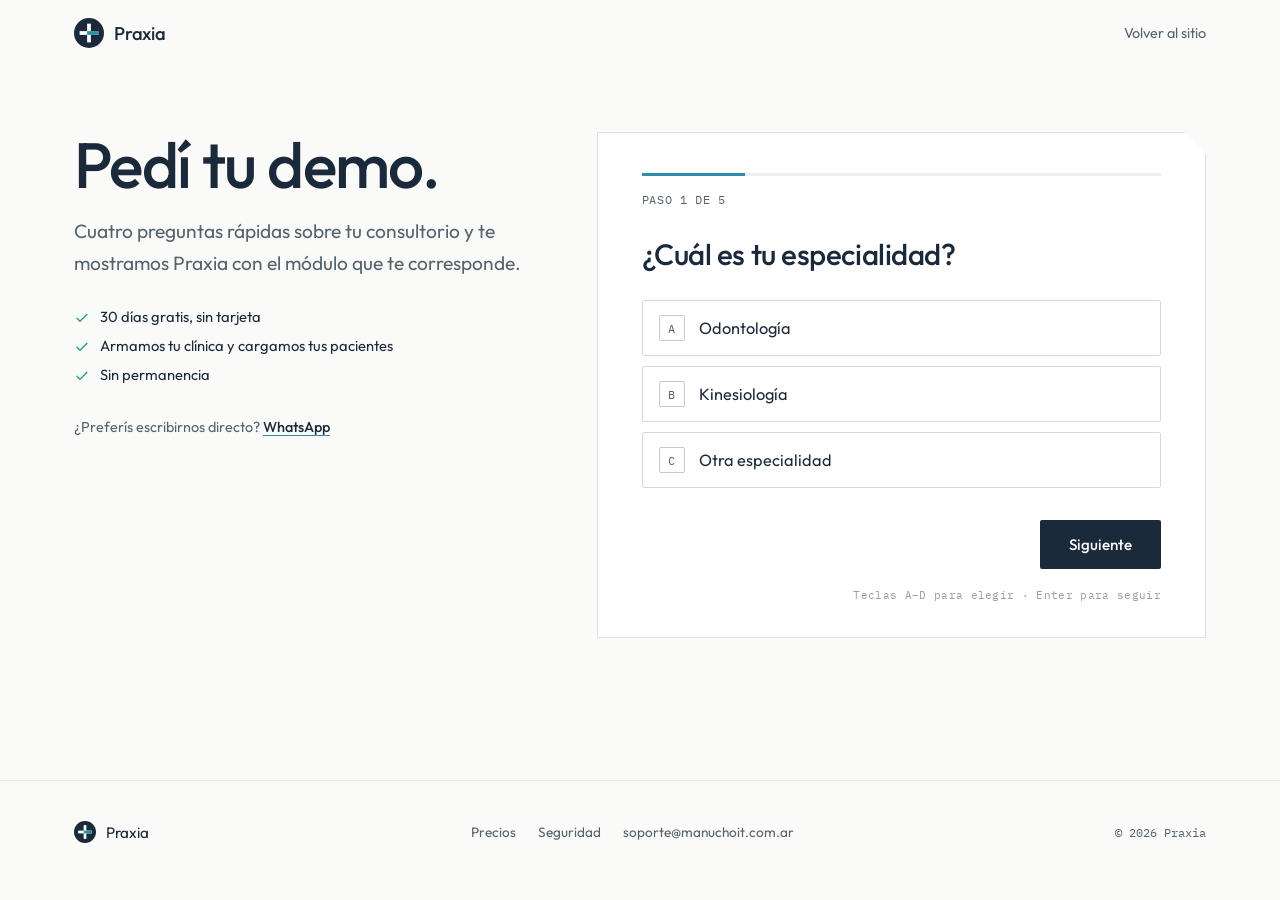
==== demo.html @ 517830cc "Píxel de Meta y API de conversiones para los leads del formulario - pixel.js: PageView en todas las " ====
<!doctype html>
<html lang="es-AR">
  <head>
    <script>
      document.documentElement.classList.add('js');
    </script>
    <meta charset="UTF-8" />
    <meta name="viewport" content="width=device-width, initial-scale=1" />
    <title>Pedí tu demo — Praxia</title>
    <meta
      name="description"
      content="Contanos cómo trabaja tu consultorio y te mostramos Praxia con el módulo de tu especialidad. 30 días gratis, sin tarjeta."
    />
    <meta name="theme-color" content="#1b2a3a" />
    <link rel="icon" type="image/svg+xml" href="assets/img/favicon.svg" />
    <link rel="preconnect" href="https://fonts.googleapis.com" />
    <link rel="preconnect" href="https://fonts.gstatic.com" crossorigin />
    <link
      href="https://fonts.googleapis.com/css2?family=Outfit:wght@300;400;500;600;700&family=IBM+Plex+Mono:wght@400;500&display=swap"
      rel="stylesheet"
    />
    <link rel="stylesheet" href="assets/css/style.css" />
    <script src="assets/js/pixel.js"></script>
    <link rel="stylesheet" href="assets/css/demo.css" />
  </head>
  <body>
    <header class="site-header" id="site-header">
      <div class="container">
        <a href="index.html" class="brand">
          <img src="assets/img/praxia-icon.svg" alt="" width="30" height="30" />
          Praxia
        </a>
        <a class="back-link" href="index.html">Volver al sitio</a>
      </div>
    </header>

    <main class="lead-page">
      <div class="container lead-grid">
        <aside class="lead-aside">
          <h1>Pedí tu demo.</h1>
          <p class="lede">
            Cuatro preguntas rápidas sobre tu consultorio y te mostramos Praxia con el módulo que te
            corresponde.
          </p>
          <ul class="feature-list">
            <li><svg viewBox="0 0 24 24" fill="none" stroke="currentColor" stroke-width="2"><path d="M20 6L9 17l-5-5"/></svg> 30 días gratis, sin tarjeta</li>
            <li><svg viewBox="0 0 24 24" fill="none" stroke="currentColor" stroke-width="2"><path d="M20 6L9 17l-5-5"/></svg> Armamos tu clínica y cargamos tus pacientes</li>
            <li><svg viewBox="0 0 24 24" fill="none" stroke="currentColor" stroke-width="2"><path d="M20 6L9 17l-5-5"/></svg> Sin permanencia</li>
          </ul>
          <p class="lead-alt">
            ¿Preferís escribirnos directo?
            <a href="https://wa.me/message/32RX4Y3TNNZ4O1" target="_blank" rel="noreferrer">WhatsApp</a>
          </p>
        </aside>

        <form id="lead-form" class="lead-form" action="lead.php" method="post" novalidate>
          <div class="lead-progress" aria-hidden="true"><span id="lead-progress-bar"></span></div>
          <p class="lead-count" id="lead-count" aria-live="polite"></p>

          <fieldset class="step" data-step="especialidad">
            <legend>¿Cuál es tu especialidad?</legend>
            <div class="options">
              <label class="option"><input type="radio" name="especialidad" value="odontologia" required /><span class="option-key">A</span><span class="option-text">Odontología</span></label>
              <label class="option"><input type="radio" name="especialidad" value="kinesiologia" /><span class="option-key">B</span><span class="option-text">Kinesiología</span></label>
              <label class="option"><input type="radio" name="especialidad" value="otra" /><span class="option-key">C</span><span class="option-text">Otra especialidad</span></label>
            </div>
            <div class="field field-other" id="field-otra">
              <label for="especialidad_otra">¿Cuál?</label>
              <input type="text" id="especialidad_otra" name="especialidad_otra" maxlength="60" placeholder="Ej.: nutrición, psicología, clínica médica" />
            </div>
          </fieldset>

          <fieldset class="step" data-step="profesionales">
            <legend>¿Cuántos profesionales atienden pacientes?</legend>
            <p class="step-hint">Recepción no cuenta: va incluida en todos los planes.</p>
            <div class="options">
              <label class="option"><input type="radio" name="profesionales" value="1" required /><span class="option-key">A</span><span class="option-text">Solo yo</span></label>
              <label class="option"><input type="radio" name="profesionales" value="2-4" /><span class="option-key">B</span><span class="option-text">De 2 a 4</span></label>
              <label class="option"><input type="radio" name="profesionales" value="5-8" /><span class="option-key">C</span><span class="option-text">De 5 a 8</span></label>
              <label class="option"><input type="radio" name="profesionales" value="9+" /><span class="option-key">D</span><span class="option-text">9 o más</span></label>
            </div>
          </fieldset>

          <fieldset class="step" data-step="hoy">
            <legend>¿Cómo organizan hoy turnos y fichas?</legend>
            <div class="options">
              <label class="option"><input type="radio" name="hoy" value="papel" required /><span class="option-key">A</span><span class="option-text">Agenda y fichas en papel</span></label>
              <label class="option"><input type="radio" name="hoy" value="planilla" /><span class="option-key">B</span><span class="option-text">Excel o Google Sheets</span></label>
              <label class="option"><input type="radio" name="hoy" value="whatsapp" /><span class="option-key">C</span><span class="option-text">WhatsApp y memoria</span></label>
              <label class="option"><input type="radio" name="hoy" value="sistema" /><span class="option-key">D</span><span class="option-text">Ya uso otro sistema</span></label>
            </div>
          </fieldset>

          <fieldset class="step" data-step="cuando">
            <legend>¿Cuándo te gustaría empezar?</legend>
            <div class="options">
              <label class="option"><input type="radio" name="cuando" value="ya" required /><span class="option-key">A</span><span class="option-text">Lo antes posible</span></label>
              <label class="option"><input type="radio" name="cuando" value="mes" /><span class="option-key">B</span><span class="option-text">Dentro de este mes</span></label>
              <label class="option"><input type="radio" name="cuando" value="meses" /><span class="option-key">C</span><span class="option-text">En los próximos meses</span></label>
              <label class="option"><input type="radio" name="cuando" value="mirando" /><span class="option-key">D</span><span class="option-text">Por ahora, solo estoy mirando</span></label>
            </div>
          </fieldset>

          <fieldset class="step" data-step="datos">
            <legend>¿A quién le escribimos?</legend>
            <p class="step-hint">Te contactamos por WhatsApp en horario hábil.</p>
            <div class="fields">
              <div class="field">
                <label for="nombre">Nombre y apellido</label>
                <input type="text" id="nombre" name="nombre" autocomplete="name" maxlength="80" required />
              </div>
              <div class="field">
                <label for="consultorio">Consultorio o clínica</label>
                <input type="text" id="consultorio" name="consultorio" autocomplete="organization" maxlength="80" required />
              </div>
              <div class="field">
                <label for="ciudad">Ciudad</label>
                <input type="text" id="ciudad" name="ciudad" autocomplete="address-level2" maxlength="60" required />
              </div>
              <div class="field">
                <label for="whatsapp">WhatsApp</label>
                <input type="tel" id="whatsapp" name="whatsapp" autocomplete="tel" inputmode="tel" maxlength="30" placeholder="Ej.: 11 2345 6789" required />
              </div>
              <div class="field field-wide">
                <label for="email">Email <span class="optional">(opcional)</span></label>
                <input type="email" id="email" name="email" autocomplete="email" maxlength="120" />
              </div>
              <!-- Trampa para bots: invisible para personas, los bots la completan. -->
              <div class="field-trap" aria-hidden="true">
                <label for="website">No completar</label>
                <input type="text" id="website" name="website" tabindex="-1" autocomplete="off" />
              </div>
            </div>
            <p class="privacy-note">Usamos estos datos solo para contactarte por Praxia y para medir nuestros anuncios en Meta. No los vendemos ni los compartimos con nadie más.</p>
          </fieldset>

          <p class="lead-error" id="lead-error" role="alert"></p>

          <div class="lead-nav">
            <button type="button" class="btn btn-secondary" id="lead-back">Atrás</button>
            <button type="submit" class="btn btn-primary btn-lg" id="lead-next">Enviar</button>
          </div>
          <p class="lead-hint-keys" aria-hidden="true">Teclas A–D para elegir · Enter para seguir</p>
        </form>
      </div>
    </main>

    <footer class="site-footer">
      <div class="container">
        <a href="index.html" class="footer-brand">
          <img src="assets/img/praxia-icon.svg" alt="" width="22" height="22" />
          Praxia
        </a>
        <nav class="footer-links">
          <a href="index.html#precios">Precios</a>
          <a href="index.html#seguridad">Seguridad</a>
          <a href="mailto:soporte@manuchoit.com.ar">soporte@manuchoit.com.ar</a>
        </nav>
        <span class="footer-meta">© <span id="year"></span> Praxia</span>
      </div>
    </footer>

    <script src="assets/js/main.js" defer></script>
    <script src="assets/js/demo.js" defer></script>
  </body>
</html>
---- assets/css/style.css ----
/* ==========================================================================
   Praxia — sitio de marketing
   Paleta y tipografías tomadas 1:1 de src/index.css (manual de marca Praxia
   v1.0 · Septiembre 2026) para que el sitio se sienta la misma marca que la
   app real, no una reinterpretación.

   Sistema visual: en vez del kit genérico de SaaS (mockup de laptop
   flotando, cards con el mismo radius/sombra para todo, eyebrows en
   mayúscula trackeada arriba de cada título), el motivo es la ficha de
   papel de un consultorio real — cada captura de pantalla se presenta como
   una ficha con esquina cortada y un código de registro (".ficha"), y la
   sección de seguridad usa una textura fina tipo papel de seguridad
   (recetario/formulario oficial) en vez de un gradiente decorativo.
   ========================================================================== */

:root {
  --font-sans: Outfit, system-ui, "Segoe UI", Helvetica, Arial, sans-serif;
  --font-display: Outfit, system-ui, sans-serif;
  --font-mono: "IBM Plex Mono", ui-monospace, Menlo, monospace;

  --color-ink: #1b2a3a;
  --color-ink-rgb: 27, 42, 58;
  --color-graphite: #6e7c85;
  /* El graphite de marca da 4.3:1 sobre blanco, por debajo de AA para texto.
     Para párrafos y links se usa esta variante más oscura del mismo gris. */
  --color-text-muted: #55636c;
  --color-bone: #fafaf9;
  --color-white: #ffffff;

  --color-accent: #1b2a3a;
  --color-accent-strong: #121e29;
  --color-accent-foreground: #fafaf9;

  --color-success: #2e9b7a;
  --color-danger: #c05a3e;

  /* Único color "de más" respecto al manual de la app: el celeste del
     isotipo (el cuarto brazo de la cruz, #2E8EA8). En la app no se usa como
     token porque el acento ahí es siempre el ink; acá lo usamos como chispa
     puntual —un subrayado, un punto— para no gastar el acento en decoración. */
  --color-spark: #2e8ea8;
  --color-spark-rgb: 46, 142, 168;

  --radius-sm: 2px;
  --notch: 16px;
  --container: 1180px;

  --ease: cubic-bezier(0.22, 1, 0.36, 1);
}

*,
*::before,
*::after {
  box-sizing: border-box;
}

html {
  scroll-behavior: smooth;
}

@media (prefers-reduced-motion: reduce) {
  html {
    scroll-behavior: auto;
  }
  * {
    animation-duration: 0.001ms !important;
    animation-iteration-count: 1 !important;
    transition-duration: 0.001ms !important;
    scroll-behavior: auto !important;
  }
}

body {
  margin: 0;
  font-family: var(--font-sans);
  background: var(--color-bone);
  color: var(--color-ink);
  -webkit-font-smoothing: antialiased;
  overflow-x: hidden;
}

img {
  max-width: 100%;
  display: block;
}

a {
  color: inherit;
}

.container {
  width: 100%;
  max-width: var(--container);
  margin: 0 auto;
  padding: 0 24px;
}

h1,
h2,
h3,
h4 {
  font-family: var(--font-display);
  font-weight: 500;
  letter-spacing: -0.01em;
  margin: 0;
  color: var(--color-ink);
  text-wrap: balance;
}

h1 {
  font-size: clamp(2.5rem, 1.6rem + 3.6vw, 4rem);
  line-height: 1.03;
  font-weight: 500;
  letter-spacing: -0.025em;
}

h2 {
  font-size: clamp(1.75rem, 1.4rem + 1.4vw, 2.5rem);
  line-height: 1.15;
}

h3 {
  font-size: 1.25rem;
  line-height: 1.3;
}

p {
  margin: 0;
  line-height: 1.65;
  text-wrap: pretty;
}

.lede {
  font-size: clamp(1.05rem, 1rem + 0.3vw, 1.2rem);
  color: var(--color-text-muted);
  max-width: 46ch;
}

/* ---------- Botones ---------- */
.btn {
  display: inline-flex;
  align-items: center;
  justify-content: center;
  gap: 8px;
  font-family: var(--font-sans);
  font-size: 0.9rem;
  font-weight: 500;
  padding: 12px 22px;
  border-radius: var(--radius-sm);
  border: 1px solid transparent;
  cursor: pointer;
  text-decoration: none;
  transition:
    background-color 0.2s var(--ease),
    border-color 0.2s var(--ease),
    transform 0.2s var(--ease),
    box-shadow 0.2s var(--ease);
  white-space: nowrap;
}

.btn:active {
  transform: translateY(1px);
}

.btn:focus-visible {
  outline: 2px solid var(--color-spark);
  outline-offset: 2px;
}

.btn-primary {
  background: var(--color-ink);
  color: var(--color-bone);
}

.btn-primary:hover {
  background: var(--color-accent-strong);
  box-shadow: 0 8px 24px -12px rgba(var(--color-ink-rgb), 0.45);
}

.btn-secondary {
  background: transparent;
  border-color: rgba(var(--color-ink-rgb), 0.22);
  color: var(--color-ink);
}

.btn-secondary:hover {
  background: rgba(var(--color-ink-rgb), 0.05);
  border-color: rgba(var(--color-ink-rgb), 0.4);
}

.btn-lg {
  padding: 14px 28px;
  font-size: 0.95rem;
}

/* ---------- Header ---------- */
.site-header {
  position: fixed;
  top: 0;
  left: 0;
  right: 0;
  z-index: 100;
  padding: 18px 0;
  transition:
    background-color 0.3s var(--ease),
    border-color 0.3s var(--ease),
    padding 0.3s var(--ease);
  border-bottom: 1px solid transparent;
  background: rgba(250, 250, 249, 0.6);
  backdrop-filter: blur(8px);
  -webkit-backdrop-filter: blur(8px);
}

.site-header.is-scrolled {
  background: rgba(250, 250, 249, 0.85);
  backdrop-filter: blur(10px);
  -webkit-backdrop-filter: blur(10px);
  border-bottom-color: rgba(var(--color-ink-rgb), 0.08);
  padding: 12px 0;
}

.site-header .container {
  display: flex;
  align-items: center;
  justify-content: space-between;
  gap: 24px;
}

.brand {
  display: inline-flex;
  align-items: center;
  gap: 10px;
  text-decoration: none;
  font-family: var(--font-display);
  font-weight: 500;
  font-size: 1.15rem;
  color: var(--color-ink);
  letter-spacing: -0.01em;
}

.brand img {
  width: 30px;
  height: 30px;
}

.main-nav {
  display: flex;
  align-items: center;
  gap: 32px;
}

.main-nav a:not(.btn) {
  font-size: 0.9rem;
  color: var(--color-text-muted);
  text-decoration: none;
  position: relative;
  padding: 4px 0;
  transition: color 0.2s var(--ease);
}

.main-nav a:not(.btn):hover {
  color: var(--color-ink);
}

.main-nav a:not(.btn)::after {
  content: "";
  position: absolute;
  left: 0;
  right: 100%;
  bottom: 0;
  height: 1px;
  background: var(--color-spark);
  transition: right 0.25s var(--ease);
}

.main-nav a:not(.btn):hover::after {
  right: 0;
}

.nav-links {
  display: flex;
  align-items: center;
  gap: 28px;
}

.nav-toggle {
  display: none;
  background: none;
  border: none;
  padding: 8px;
  cursor: pointer;
}

.nav-toggle svg {
  width: 22px;
  height: 22px;
  color: var(--color-ink);
}

/* ---------- Hero ---------- */
/* Foto de fondo: una receta de Praxia Clinic recién escrita, con el
   escritorio libre a la izquierda para el título. El velo claro solo cubre
   esa mitad, para que el texto se lea sin lavar la receta. */
.hero {
  position: relative;
  isolation: isolate;
  display: flex;
  align-items: center;
  min-height: min(100svh, 880px);
  padding: 140px 0 96px;
  overflow: hidden;
}

/* La caja se extiende 6vw más allá del borde derecho (el hero la recorta)
   para correr la hoja hacia la derecha y que no pise el texto, sin perder
   la mano del médico. */
.hero-photo {
  position: absolute;
  top: 0;
  left: 0;
  z-index: -2;
  width: calc(100% + 6vw);
  max-width: none;
  height: 100%;
  object-fit: cover;
  object-position: right center;
}

.hero::before {
  content: "";
  position: absolute;
  inset: 0;
  z-index: -1;
  background: linear-gradient(
    90deg,
    rgba(250, 250, 249, 0.94) 0%,
    rgba(250, 250, 249, 0.8) 30%,
    rgba(250, 250, 249, 0) 48%
  );
}

.hero-copy {
  max-width: 540px;
}

/* Tope más bajo que el h1 global para que "Todo tu consultorio," entre en
   una línea sin pisar la receta de la foto. */
.hero-copy h1 {
  margin-bottom: 22px;
  font-size: clamp(2.5rem, 1.5rem + 2.8vw, 3.4rem);
}

.hero-copy .lede {
  margin-bottom: 32px;
  max-width: 480px;
  color: var(--color-text-muted);
}

.hero-ctas {
  display: flex;
  align-items: center;
  gap: 16px;
  flex-wrap: wrap;
  margin-bottom: 28px;
}

.hero .btn-secondary {
  background: rgba(250, 250, 249, 0.7);
}

/* ---------- Ficha: el motivo del sitio ----------
   Una captura de pantalla presentada como una ficha de papel: esquina
   cortada, código de registro mono en la solapa, sombra plana (no blur) —
   como una carpeta apoyada sobre el escritorio, no una ventana de software
   flotando en el aire. */
/* El notch, el borde y el fondo van en ".ficha-shape" (el hijo clipeado);
   ".ficha" (el padre) queda sin clip-path para poder llevar la sombra
   (drop-shadow, que sí sigue la silueta recortada de sus hijos) y la
   etiqueta ".ficha-tag" sin que el propio clip-path del padre se los coma. */
.ficha {
  position: relative;
  filter: drop-shadow(7px 7px 0 rgba(var(--color-ink-rgb), 0.18));
}

.ficha-shape {
  background: var(--color-white);
  border: 1px solid rgba(var(--color-ink-rgb), 0.16);
  clip-path: polygon(0 0, calc(100% - var(--notch)) 0, 100% var(--notch), 100% 100%, 0 100%);
  overflow: hidden;
}

.ficha-tag {
  position: absolute;
  left: 0;
  bottom: 100%;
  z-index: 3;
  font-family: var(--font-mono);
  font-size: 10.5px;
  letter-spacing: 0.04em;
  color: var(--color-bone);
  background: var(--color-ink);
  padding: 5px 11px;
  clip-path: polygon(0 0, 100% 0, 100% 100%, 10px 100%, 0 calc(100% - 10px));
}

.feature-row .ficha,
.specialty-card .ficha {
  width: 100%;
}

.ficha-shape .shot-wrap {
  position: relative;
  aspect-ratio: 16 / 10.4;
  background: var(--color-bone);
  overflow: hidden;
}

.ficha-phone .shot-wrap {
  aspect-ratio: 9 / 16;
}

.shot {
  position: absolute;
  inset: 0;
  z-index: 2;
  width: 100%;
  height: 100%;
  object-fit: cover;
  object-position: top;
  background: var(--color-bone);
}

/* Detrás de la captura siempre (ver z-index arriba): solo se ve si el script
   oculta la imagen por no encontrarla (ver main.js, markMissing). Así una
   captura que todavía no se generó no rompe el layout ni muestra el ícono
   de imagen rota del navegador. */
.shot-placeholder {
  position: absolute;
  inset: 0;
  z-index: 1;
  display: flex;
  align-items: center;
  justify-content: center;
  background: rgba(var(--color-ink-rgb), 0.05);
}

.shot-placeholder svg {
  width: 28%;
  height: 28%;
  color: rgba(var(--color-ink-rgb), 0.28);
}

/* ---------- Recorte ampliable ---------- */
.shot-zoom {
  display: block;
  width: 100%;
  margin: 0;
  padding: 0;
  border: 0;
  font: inherit;
  color: inherit;
  cursor: zoom-in;
}

.shot-zoom:focus-visible {
  outline: 2px solid var(--color-spark);
  outline-offset: -3px;
}

/* Siempre visible (no solo al hover): en touch no hay hover y es la única
   pista de que el recorte se puede ampliar. */
.zoom-hint {
  position: absolute;
  right: 10px;
  bottom: 10px;
  z-index: 3;
  display: inline-flex;
  align-items: center;
  gap: 6px;
  padding: 5px 9px;
  font-size: 0.75rem;
  color: var(--color-bone);
  background: rgba(var(--color-ink-rgb), 0.82);
  border-radius: var(--radius-sm);
  transition: background-color 0.2s var(--ease);
}

.zoom-hint svg {
  width: 13px;
  height: 13px;
}

.shot-zoom:hover .zoom-hint {
  background: var(--color-ink);
}

.lightbox {
  padding: 0;
  border: 0;
  background: transparent;
  max-width: 94vw;
  max-height: 92vh;
  overflow: visible;
}

.lightbox::backdrop {
  background: rgba(18, 30, 41, 0.86);
}

.lightbox-img {
  display: block;
  width: auto;
  height: auto;
  max-width: min(1400px, 94vw);
  max-height: 88vh;
  box-shadow: 0 30px 80px -20px rgba(0, 0, 0, 0.5);
}

.lightbox-close {
  position: fixed;
  top: 14px;
  right: 14px;
  z-index: 1;
  display: inline-flex;
  align-items: center;
  justify-content: center;
  width: 40px;
  height: 40px;
  padding: 0;
  border: 0;
  border-radius: 50%;
  background: rgba(250, 250, 249, 0.12);
  color: var(--color-bone);
  cursor: pointer;
}

.lightbox-close svg {
  width: 22px;
  height: 22px;
}

.lightbox-close:focus-visible {
  outline: 2px solid var(--color-spark);
  outline-offset: 2px;
}

/* ---------- Secciones genéricas ---------- */
section {
  padding: 96px 0;
}

/* Compensa el header fijo al navegar con anclas (#funcionalidades, etc.):
   sin esto el título de la sección queda tapado detrás del header. */
section[id] {
  scroll-margin-top: 84px;
}

.section-head {
  max-width: 640px;
  margin: 0 0 56px;
}

.section-head .lede {
  margin-top: 16px;
  max-width: 56ch;
}

.section-head.center {
  margin-left: auto;
  margin-right: auto;
  text-align: center;
}

.section-head.center .lede {
  margin-left: auto;
  margin-right: auto;
}

/* ---------- Dolor / gancho ---------- */
/* Lista con separadores finos, como un check-list de recepción — no otra
   grilla de cards con borde. */
.pain-list {
  display: grid;
  grid-template-columns: repeat(2, 1fr);
  column-gap: 48px;
}

.pain-item {
  display: flex;
  gap: 18px;
  align-items: flex-start;
  padding: 28px 0;
  border-top: 1px solid rgba(var(--color-ink-rgb), 0.12);
}

.pain-item .icon {
  width: 26px;
  height: 26px;
  color: var(--color-danger);
  flex: none;
  margin-top: 2px;
}

.pain-item h3 {
  font-size: 1.05rem;
  margin-bottom: 8px;
}

.pain-item p {
  color: var(--color-text-muted);
  font-size: 0.92rem;
}

.pain-resolve {
  margin-top: 8px;
  padding-top: 28px;
  border-top: 1px solid rgba(var(--color-ink-rgb), 0.12);
  display: flex;
  align-items: center;
  gap: 14px;
  font-family: var(--font-display);
  font-size: 1.05rem;
  color: var(--color-ink);
}

.pain-resolve svg {
  width: 22px;
  height: 22px;
  color: var(--color-success);
  flex: none;
}

/* ---------- Features (alternadas con captura) ---------- */
.feature-row {
  display: grid;
  grid-template-columns: minmax(0, 1fr) minmax(0, 1fr);
  gap: 64px;
  align-items: center;
  padding: 64px 0;
}

.feature-row:not(:last-child) {
  border-bottom: 1px solid rgba(var(--color-ink-rgb), 0.08);
}

.feature-row.reverse .feature-copy {
  order: 2;
}

.feature-copy h3 {
  font-size: clamp(1.4rem, 1.2rem + 0.6vw, 1.8rem);
  font-weight: 500;
  margin-bottom: 14px;
}

.feature-copy p {
  color: var(--color-text-muted);
  margin-bottom: 18px;
  max-width: 62ch;
}

.feature-list {
  list-style: none;
  margin: 0;
  padding: 0;
  display: flex;
  flex-direction: column;
  gap: 10px;
}

.feature-list li {
  display: flex;
  align-items: flex-start;
  gap: 10px;
  font-size: 0.92rem;
  color: var(--color-ink);
}

.feature-list svg {
  width: 16px;
  height: 16px;
  color: var(--color-success);
  margin-top: 3px;
  flex: none;
}

.feature-row .ficha {
  margin-top: 22px;
}

.feature-row.reverse .ficha {
  margin-top: 0;
}

/* Zoom sutil al detalle: la captura entra un poco más grande al pasar el
   mouse por la fila entera, nunca abrupto. */
.shot-wrap img {
  transition: transform 0.6s var(--ease);
}

.feature-row:hover .shot-wrap img {
  transform: scale(1.02);
}

/* Con ".feature-row" adelante para ganarle a ".feature-row .ficha { width: 100% }":
   sin eso el teléfono ocupa toda la columna (~540×950px). */
.feature-row .ficha-phone {
  width: min(240px, 60%);
  margin: 0 auto;
}

/* ---------- Especialidades ---------- */
.specialty-grid {
  display: grid;
  grid-template-columns: repeat(auto-fit, minmax(320px, 1fr));
  gap: 44px 28px;
  margin-top: 8px;
}

.specialty-card .body {
  padding: 22px 4px 4px;
}

.specialty-card h3 {
  margin-bottom: 10px;
}

.specialty-card p {
  color: var(--color-text-muted);
  font-size: 0.92rem;
  margin-bottom: 16px;
}

.specialty-note {
  max-width: 60ch;
  margin: 48px auto 0;
  text-align: center;
  color: var(--color-text-muted);
}

.specialty-card:hover .ficha-tag {
  background: var(--color-spark);
}

.chip-row {
  display: flex;
  flex-wrap: wrap;
  gap: 8px;
}

.chip {
  font-size: 0.78rem;
  color: var(--color-ink);
  border: 1px solid rgba(var(--color-ink-rgb), 0.16);
  padding: 4px 10px;
  border-radius: 999px;
}

/* ---------- Precios ----------
   Tres planes que solo difieren en cantidad de profesionales. El destacado
   usa el mismo lenguaje de ficha que las capturas: solapa mono y sombra
   dura, en vez de un badge flotante. */
.pricing {
  display: grid;
  grid-template-columns: repeat(3, minmax(0, 1fr));
  gap: 28px;
  align-items: stretch;
  max-width: 1040px;
  margin: 0 auto;
}

.plan {
  position: relative;
  display: flex;
  flex-direction: column;
  padding: 32px 28px 28px;
  background: var(--color-white);
  border: 1px solid rgba(var(--color-ink-rgb), 0.14);
}

.plan h3 {
  font-size: 1.35rem;
}

.plan-for {
  margin-top: 4px;
  color: var(--color-text-muted);
}

.plan-price {
  margin: 24px 0 6px;
  font-family: var(--font-display);
  font-size: 3rem;
  font-weight: 500;
  line-height: 1;
  letter-spacing: -0.02em;
  font-variant-numeric: tabular-nums;
}

.plan-currency,
.plan-per {
  font-size: 1rem;
  font-weight: 400;
  letter-spacing: 0;
  color: var(--color-text-muted);
}

.plan-note {
  margin-bottom: 22px;
  font-size: 0.92rem;
  color: var(--color-text-muted);
}

.plan-services {
  margin-bottom: 28px;
  padding-top: 20px;
  border-top: 1px solid rgba(var(--color-ink-rgb), 0.1);
}

.plan-services li {
  font-size: 0.9rem;
}

.pricing-trial {
  margin-top: 14px;
  font-weight: 500;
  color: var(--color-ink);
}

.referral {
  max-width: 640px;
  margin: 56px auto 0;
  padding-top: 32px;
  border-top: 1px solid rgba(var(--color-ink-rgb), 0.14);
  text-align: center;
}

.referral h3 {
  margin-bottom: 10px;
}

.referral p {
  color: var(--color-text-muted);
}

.plan .btn {
  margin-top: auto;
}

.plan-featured {
  border-color: var(--color-ink);
  box-shadow: 7px 7px 0 rgba(var(--color-ink-rgb), 0.18);
}

.plan-featured .ficha-tag {
  left: -1px;
}

.plan-includes {
  max-width: 860px;
  margin: 64px auto 0;
}

.plan-includes h3 {
  margin-bottom: 20px;
  text-align: center;
}

.plan-includes .feature-list {
  display: grid;
  grid-template-columns: repeat(2, minmax(0, 1fr));
  gap: 12px 40px;
}

.pricing-fine {
  max-width: 60ch;
  margin: 40px auto 0;
  text-align: center;
  font-size: 0.88rem;
  color: var(--color-text-muted);
}

/* ---------- Seguridad ---------- */
/* Bloque oscuro con una textura fina de líneas diagonales — el mismo
   recurso que un papel de seguridad de recetario o formulario oficial,
   en vez de un gradiente de color decorativo. */
.security-wrap {
  background: var(--color-ink);
  padding: clamp(36px, 5vw, 64px);
  color: var(--color-bone);
  position: relative;
  overflow: hidden;
}

.security-wrap::before {
  content: "";
  position: absolute;
  inset: 0;
  background-image: repeating-linear-gradient(
    45deg,
    rgba(255, 255, 255, 0.045) 0px,
    rgba(255, 255, 255, 0.045) 1px,
    transparent 1px,
    transparent 9px
  );
  pointer-events: none;
}

.security-wrap .section-head {
  position: relative;
}

.security-wrap .section-head h2 {
  color: var(--color-bone);
}

.security-wrap .section-head .lede {
  color: rgba(250, 250, 249, 0.72);
}

.security-list {
  position: relative;
  display: grid;
  grid-template-columns: repeat(2, 1fr);
  column-gap: 40px;
}

.security-item {
  display: flex;
  gap: 16px;
  align-items: flex-start;
  padding: 24px 0;
  border-top: 1px solid rgba(255, 255, 255, 0.14);
}

.security-item .icon {
  width: 24px;
  height: 24px;
  color: #7fd0e4;
  flex: none;
  margin-top: 2px;
}

.security-item h3 {
  color: var(--color-bone);
  font-size: 1rem;
  margin-bottom: 8px;
}

.security-item p {
  color: rgba(250, 250, 249, 0.68);
  font-size: 0.88rem;
}

/* ---------- CTA final ---------- */
.cta-final {
  text-align: center;
}

.cta-final h2 {
  margin-bottom: 16px;
}

.cta-final .lede {
  margin: 0 auto 36px;
  text-align: center;
}

.cta-final .hero-ctas {
  justify-content: center;
}

/* ---------- Footer ---------- */
.site-footer {
  border-top: 1px solid rgba(var(--color-ink-rgb), 0.1);
  padding: 40px 0;
}

.site-footer .container {
  display: flex;
  align-items: center;
  justify-content: space-between;
  flex-wrap: wrap;
  gap: 16px;
}

.footer-brand {
  display: inline-flex;
  align-items: center;
  gap: 10px;
  font-family: var(--font-display);
  color: var(--color-ink);
  font-size: 0.95rem;
  text-decoration: none;
}

.footer-brand img {
  width: 22px;
  height: 22px;
}

.footer-links {
  display: flex;
  flex-wrap: wrap;
  row-gap: 8px;
  column-gap: 22px;
  font-size: 0.85rem;
  color: var(--color-text-muted);
}

.footer-links a {
  text-decoration: none;
  transition: color 0.2s var(--ease);
}

.footer-links a:hover {
  color: var(--color-ink);
}

.footer-meta {
  font-family: var(--font-mono);
  font-size: 0.75rem;
  color: var(--color-text-muted);
}

/* ---------- Reveal on scroll ---------- */
/* Mejora progresiva: visible por defecto. El estado oculto de partida solo
   se activa si main.js llegó a correr y marcó <html class="js"> (ver
   index.html) — así el contenido nunca depende de JS para mostrarse, solo
   para animarse. */
.reveal {
  transition:
    opacity 0.7s var(--ease),
    transform 0.7s var(--ease);
}

html.js .reveal {
  opacity: 0;
  transform: translateY(22px);
}

/* Mismo prefijo "html.js" que la regla de arriba: si no fuera así, esta
   regla (una sola clase de más) empataría o perdería en especificidad
   contra "html.js .reveal" según el orden de declaración, y el elemento
   podía quedar con opacity:0 para siempre aunque ya tuviera .is-visible. */
html.js .reveal.is-visible {
  opacity: 1;
  transform: translateY(0);
}

.reveal-stagger.is-visible > * {
  transition-delay: calc(var(--i, 0) * 70ms);
}

/* ---------- Responsive ---------- */
/* En pantallas angostas no hay escritorio libre para el título: el texto va
   arriba sobre fondo liso y la foto abajo, recortada sobre la receta. */
@media (max-width: 920px) {
  .hero {
    flex-direction: column;
    align-items: stretch;
    min-height: 0;
    padding-bottom: 0;
  }
  .hero::before {
    display: none;
  }
  .hero-photo {
    position: static;
    order: 2;
    width: 100%;
    height: auto;
    aspect-ratio: 4 / 3;
    margin-top: 48px;
    object-position: right center;
  }
  .feature-row,
  .feature-row.reverse {
    grid-template-columns: 1fr;
    gap: 32px;
  }
  .feature-row.reverse .feature-copy {
    order: 0;
  }
  .feature-row .ficha,
  .feature-row.reverse .ficha {
    margin-top: 0;
  }
  .pricing {
    grid-template-columns: minmax(0, 1fr);
    max-width: 440px;
    gap: 44px;
  }
  .plan-includes .feature-list {
    grid-template-columns: minmax(0, 1fr);
  }
}

/* El menú completo necesita ~850px; por debajo de eso se pisa con el logo
   y el botón "Pedí una demo" queda cortado. */
@media (max-width: 980px) {
  .main-nav {
    position: fixed;
    inset: 64px 16px auto 16px;
    background: var(--color-white);
    border: 1px solid rgba(var(--color-ink-rgb), 0.1);
    border-radius: 6px;
    padding: 18px;
    flex-direction: column;
    align-items: stretch;
    gap: 18px;
    box-shadow: 0 24px 50px -20px rgba(var(--color-ink-rgb), 0.3);
    transform: translateY(-12px);
    opacity: 0;
    pointer-events: none;
    transition:
      opacity 0.25s var(--ease),
      transform 0.25s var(--ease);
  }
  .main-nav.is-open {
    transform: translateY(0);
    opacity: 1;
    pointer-events: auto;
  }
  .nav-links {
    flex-direction: column;
    align-items: stretch;
    gap: 14px;
  }
  .nav-links .btn {
    margin-top: 6px;
  }
  .nav-toggle {
    display: inline-flex;
  }
}

@media (max-width: 760px) {
  .hero {
    padding-top: 120px;
  }
  /* Recorte vertical: la receta llena el ancho del teléfono y se lee el
     diagnóstico, en vez de quedar chica sobre el escritorio. */
  .hero-photo {
    aspect-ratio: 4 / 5;
    object-position: 82% center;
  }
  /* A 375px la pantalla completa de la app es ilegible: se muestra al doble
     de ancho y se recorre con scroll. */
  .lightbox {
    max-width: 100vw;
    width: 100vw;
    max-height: 80vh;
    overflow: auto;
  }
  .lightbox-img {
    max-width: none;
    max-height: none;
    width: 220vw;
  }
  section {
    padding: 64px 0;
  }
  .pain-list,
  .security-list {
    grid-template-columns: 1fr;
    column-gap: 0;
  }
}

@media (max-width: 520px) {
  .hero-ctas .btn {
    width: 100%;
  }
}
---- assets/css/demo.css ----
/* ==========================================================================
   Praxia — formulario de demo (demo.html) y confirmación (gracias.html)
   Se carga después de style.css y reutiliza sus tokens, botones y fichas.
   ========================================================================== */

.back-link {
  font-size: 0.9rem;
  color: var(--color-text-muted);
  text-decoration: none;
}

.back-link:hover {
  color: var(--color-ink);
}

/* Las clases con display propio (.next-steps es grid) le ganan al atributo
   hidden del navegador; acá se lo devolvemos. */
[hidden] {
  display: none !important;
}

.btn-icon {
  width: 18px;
  height: 18px;
}

/* ---------- Formulario ---------- */
.lead-page {
  padding: 132px 0 96px;
  min-height: calc(100vh - 120px);
}

.lead-grid {
  display: grid;
  grid-template-columns: minmax(0, 0.85fr) minmax(0, 1.15fr);
  gap: 72px;
  align-items: start;
}

.lead-aside {
  position: sticky;
  top: 120px;
}

.lead-aside h1 {
  margin-bottom: 18px;
}

.lead-aside .lede {
  margin-bottom: 28px;
}

.lead-aside .feature-list {
  margin-bottom: 32px;
}

.lead-alt {
  font-size: 0.9rem;
  color: var(--color-text-muted);
}

.lead-alt a {
  color: var(--color-ink);
  font-weight: 500;
  text-decoration-color: var(--color-spark);
  text-underline-offset: 3px;
}

.lead-form {
  position: relative;
  background: var(--color-white);
  border: 1px solid rgba(var(--color-ink-rgb), 0.14);
  clip-path: polygon(0 0, calc(100% - 22px) 0, 100% 22px, 100% 100%, 0 100%);
  padding: 40px 44px 32px;
}

.lead-progress {
  display: none;
  height: 3px;
  background: rgba(var(--color-ink-rgb), 0.08);
  margin-bottom: 14px;
}

.lead-progress span {
  display: block;
  height: 100%;
  width: 0;
  background: var(--color-spark);
  transition: width 0.4s var(--ease);
}

.lead-count {
  display: none;
  font-family: var(--font-mono);
  font-size: 0.72rem;
  letter-spacing: 0.06em;
  text-transform: uppercase;
  color: var(--color-text-muted);
  margin-bottom: 28px;
}

.step {
  border: 0;
  margin: 0 0 40px;
  padding: 0;
  min-width: 0;
}

.step legend {
  font-family: var(--font-display);
  font-size: clamp(1.4rem, 1.2rem + 0.8vw, 1.85rem);
  font-weight: 500;
  letter-spacing: -0.015em;
  line-height: 1.2;
  padding: 0;
  margin-bottom: 8px;
  text-wrap: balance;
}

.step-hint {
  font-size: 0.92rem;
  color: var(--color-text-muted);
  margin-bottom: 4px;
}

.options {
  display: grid;
  gap: 10px;
  margin-top: 20px;
}

.option {
  position: relative;
  display: flex;
  align-items: center;
  gap: 14px;
  padding: 14px 16px;
  border: 1px solid rgba(var(--color-ink-rgb), 0.18);
  border-radius: var(--radius-sm);
  cursor: pointer;
  transition:
    border-color 0.15s var(--ease),
    background-color 0.15s var(--ease);
}

.option:hover {
  border-color: rgba(var(--color-ink-rgb), 0.45);
  background: rgba(var(--color-ink-rgb), 0.025);
}

/* El radio real queda accesible (teclado, lector de pantalla) pero invisible:
   el estado se dibuja en la tarjeta. */
.option input {
  position: absolute;
  opacity: 0;
  pointer-events: none;
}

.option-key {
  flex: none;
  display: grid;
  place-items: center;
  width: 26px;
  height: 26px;
  font-family: var(--font-mono);
  font-size: 0.75rem;
  border: 1px solid rgba(var(--color-ink-rgb), 0.25);
  border-radius: var(--radius-sm);
  color: var(--color-text-muted);
  transition: all 0.15s var(--ease);
}

.option-text {
  font-size: 1.02rem;
}

.option:has(input:checked) {
  border-color: var(--color-ink);
  background: rgba(var(--color-spark-rgb), 0.07);
  box-shadow: inset 0 0 0 1px var(--color-ink);
}

.option:has(input:checked) .option-key {
  background: var(--color-ink);
  border-color: var(--color-ink);
  color: var(--color-bone);
}

.option:has(input:focus-visible) {
  outline: 2px solid var(--color-spark);
  outline-offset: 2px;
}

.fields {
  display: grid;
  grid-template-columns: 1fr 1fr;
  gap: 16px 18px;
  margin-top: 22px;
}

.field label {
  display: block;
  font-size: 0.85rem;
  font-weight: 500;
  margin-bottom: 6px;
}

.optional {
  font-weight: 400;
  color: var(--color-text-muted);
}

.field input {
  width: 100%;
  font: inherit;
  font-size: 1rem;
  color: var(--color-ink);
  background: var(--color-bone);
  border: 1px solid rgba(var(--color-ink-rgb), 0.2);
  border-radius: var(--radius-sm);
  padding: 12px 14px;
  transition: border-color 0.15s var(--ease);
}

.field input:focus {
  outline: none;
  border-color: var(--color-ink);
  box-shadow: 0 0 0 3px rgba(var(--color-spark-rgb), 0.2);
}

.field-wide {
  grid-column: 1 / -1;
}

.field-other {
  margin-top: 16px;
}

.field-trap {
  position: absolute;
  left: -9999px;
  width: 1px;
  height: 1px;
  overflow: hidden;
}

.privacy-note {
  margin-top: 18px;
  font-size: 0.8rem;
  color: var(--color-text-muted);
}

.lead-error {
  display: none;
  font-size: 0.9rem;
  color: var(--color-danger);
  margin: -12px 0 18px;
}

.lead-error.is-visible {
  display: block;
}

.lead-error a {
  color: inherit;
  font-weight: 500;
}

.lead-nav {
  display: flex;
  justify-content: flex-end;
  align-items: center;
  gap: 12px;
}

.lead-nav .btn:disabled {
  opacity: 0.6;
  cursor: progress;
}

#lead-back {
  display: none;
}

.lead-hint-keys {
  display: none;
  margin-top: 18px;
  text-align: right;
  font-family: var(--font-mono);
  font-size: 0.68rem;
  letter-spacing: 0.03em;
  color: rgba(var(--color-ink-rgb), 0.45);
}

/* Modo de a un paso (solo con JS; ver demo.js). */
.lead-form.is-stepped .lead-progress,
.lead-form.is-stepped .lead-count {
  display: block;
}

.lead-form.is-stepped .step {
  display: none;
  margin-bottom: 32px;
}

.lead-form.is-stepped .step.is-active {
  display: block;
  animation: step-in 0.35s var(--ease);
}

.lead-form.is-stepped #lead-back {
  display: inline-flex;
  margin-right: auto;
}

.lead-form.is-stepped .field-other {
  display: none;
}

.lead-form.is-stepped .field-other.is-visible {
  display: block;
}

@media (hover: hover) {
  .lead-form.is-stepped .lead-hint-keys {
    display: block;
  }
}

@keyframes step-in {
  from {
    opacity: 0;
    transform: translateY(10px);
  }
  to {
    opacity: 1;
    transform: none;
  }
}

/* ---------- Confirmación ---------- */
.thanks-hero {
  padding: 150px 0 72px;
  background:
    radial-gradient(700px 360px at 90% 0%, rgba(var(--color-spark-rgb), 0.12), transparent 70%),
    var(--color-bone);
}

.thanks-badge {
  display: inline-flex;
  align-items: center;
  gap: 8px;
  font-family: var(--font-mono);
  font-size: 0.75rem;
  letter-spacing: 0.06em;
  text-transform: uppercase;
  color: var(--color-success);
  border: 1px solid rgba(46, 155, 122, 0.35);
  background: rgba(46, 155, 122, 0.07);
  padding: 6px 12px;
  border-radius: var(--radius-sm);
  margin-bottom: 26px;
}

.thanks-badge svg {
  width: 15px;
  height: 15px;
}

.thanks-hero h1 {
  margin-bottom: 20px;
}

.thanks-hero .lede {
  max-width: 54ch;
  margin-bottom: 34px;
}

.thanks-section {
  padding: 72px 0;
  border-top: 1px solid rgba(var(--color-ink-rgb), 0.08);
}

.thanks-section h2 {
  margin-bottom: 36px;
}

.next-steps {
  list-style: none;
  margin: 0;
  padding: 0;
  display: grid;
  grid-template-columns: repeat(3, 1fr);
  gap: 20px;
}

.next-steps li {
  background: var(--color-white);
  border: 1px solid rgba(var(--color-ink-rgb), 0.12);
  padding: 26px 24px 28px;
}

.next-num {
  display: block;
  font-family: var(--font-mono);
  font-size: 0.8rem;
  color: var(--color-spark);
  margin-bottom: 18px;
}

.next-steps h3 {
  margin-bottom: 8px;
}

.next-steps p {
  font-size: 0.95rem;
  color: var(--color-text-muted);
}

.thanks-shots {
  background: var(--color-white);
}

.shots-grid {
  display: grid;
  grid-template-columns: 1fr 1fr;
  gap: 40px;
  padding-top: 20px;
}

.faq-wrap {
  display: grid;
  grid-template-columns: minmax(0, 0.8fr) minmax(0, 1.2fr);
  gap: 64px;
  align-items: start;
}

.faq-wrap h2 {
  margin-bottom: 14px;
}

.faq details {
  border-bottom: 1px solid rgba(var(--color-ink-rgb), 0.12);
}

.faq details:first-child {
  border-top: 1px solid rgba(var(--color-ink-rgb), 0.12);
}

.faq summary {
  list-style: none;
  cursor: pointer;
  display: flex;
  justify-content: space-between;
  align-items: center;
  gap: 16px;
  padding: 20px 0;
  font-size: 1.05rem;
  font-weight: 500;
}

.faq summary::-webkit-details-marker {
  display: none;
}

.faq summary::after {
  content: "+";
  flex: none;
  font-family: var(--font-mono);
  font-size: 1.2rem;
  color: var(--color-spark);
  transition: transform 0.2s var(--ease);
}

.faq details[open] summary::after {
  transform: rotate(45deg);
}

.faq summary:focus-visible {
  outline: 2px solid var(--color-spark);
  outline-offset: 2px;
}

.faq details p {
  padding: 0 32px 22px 0;
  color: var(--color-text-muted);
}

/* ---------- Responsive ---------- */
@media (max-width: 920px) {
  .lead-page {
    padding: 104px 0 64px;
  }

  .lead-grid,
  .faq-wrap {
    grid-template-columns: 1fr;
    gap: 36px;
  }

  .lead-aside {
    position: static;
  }

  .lead-aside .feature-list,
  .lead-alt {
    display: none;
  }

  .lead-aside .lede {
    margin-bottom: 0;
  }

  .next-steps,
  .shots-grid {
    grid-template-columns: 1fr;
  }

  .thanks-hero {
    padding: 120px 0 56px;
  }
}

@media (max-width: 560px) {
  .lead-form {
    padding: 28px 20px 24px;
    margin: 0 -8px;
  }

  .fields {
    grid-template-columns: 1fr;
  }

  .thanks-section {
    padding: 56px 0;
  }
}
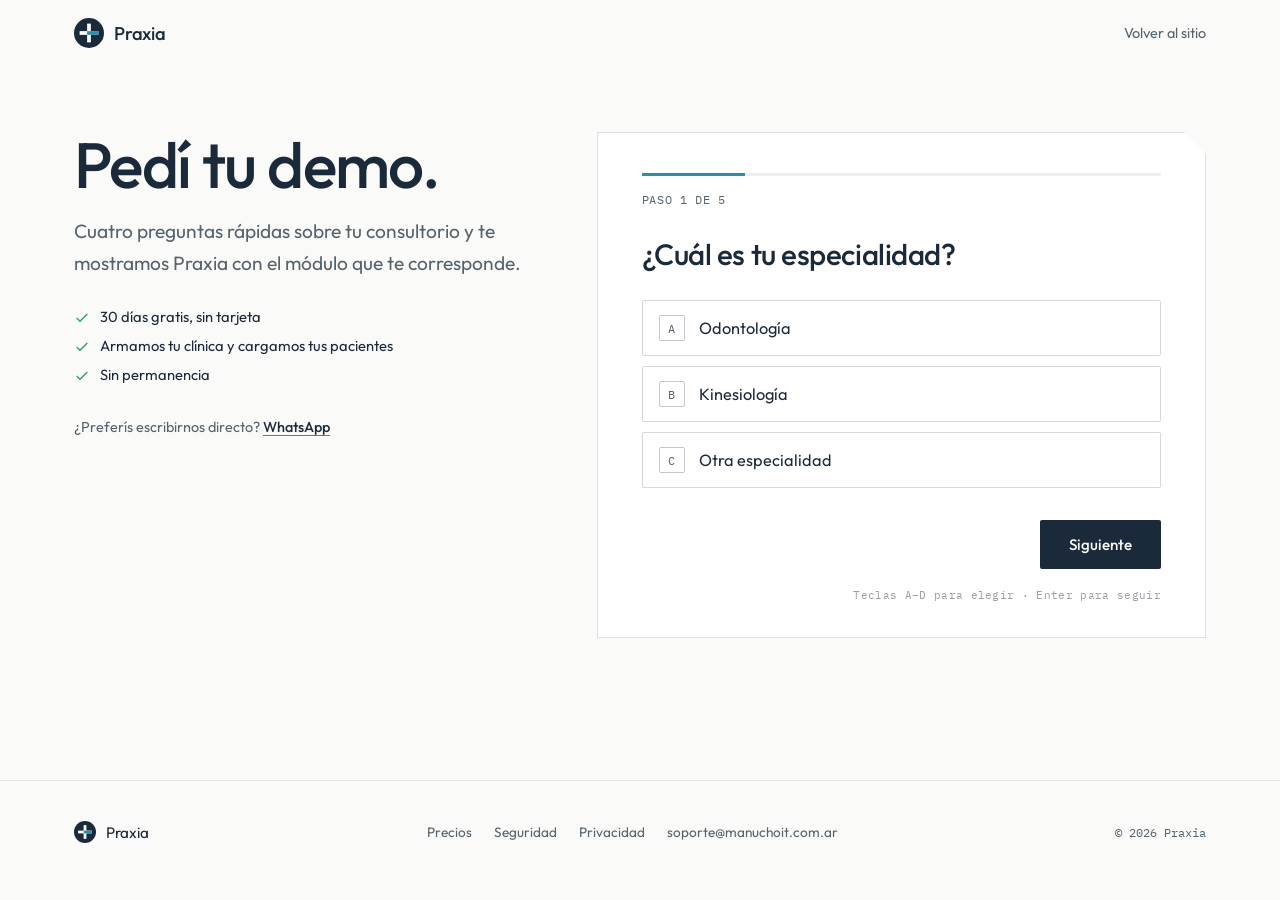
==== commit b9e8e47c: "Política de privacidad y marca de origen de cada lead - privacidad.html: qué datos recibe el sitio, " ====
--- a/demo.html
+++ b/demo.html
@@ -21,6 +21,7 @@
     />
     <link rel="stylesheet" href="assets/css/style.css" />
     <script src="assets/js/pixel.js"></script>
+    <script src="assets/js/origen.js"></script>
     <link rel="stylesheet" href="assets/css/demo.css" />
   </head>
   <body>
@@ -131,7 +132,7 @@
                 <input type="text" id="website" name="website" tabindex="-1" autocomplete="off" />
               </div>
             </div>
-            <p class="privacy-note">Usamos estos datos solo para contactarte por Praxia y para medir nuestros anuncios en Meta. No los vendemos ni los compartimos con nadie más.</p>
+            <p class="privacy-note">Usamos estos datos solo para contactarte por Praxia y para medir nuestros anuncios en Meta. No los vendemos. <a href="privacidad.html" target="_blank">Política de privacidad</a>.</p>
           </fieldset>
 
           <p class="lead-error" id="lead-error" role="alert"></p>
@@ -154,6 +155,7 @@
         <nav class="footer-links">
           <a href="index.html#precios">Precios</a>
           <a href="index.html#seguridad">Seguridad</a>
+          <a href="privacidad.html">Privacidad</a>
           <a href="mailto:soporte@manuchoit.com.ar">soporte@manuchoit.com.ar</a>
         </nav>
         <span class="footer-meta">© <span id="year"></span> Praxia</span>
--- a/assets/css/demo.css
+++ b/assets/css/demo.css
@@ -535,3 +535,85 @@
     padding: 56px 0;
   }
 }
+
+/* ---------- Política de privacidad ---------- */
+.legal-page {
+  padding: 132px 0 96px;
+}
+
+.legal {
+  max-width: 760px;
+}
+
+.legal-updated {
+  font-family: var(--font-mono);
+  font-size: 0.75rem;
+  letter-spacing: 0.04em;
+  color: var(--color-text-muted);
+  margin-bottom: 14px;
+}
+
+.legal h1 {
+  margin-bottom: 18px;
+}
+
+.legal .lede {
+  max-width: none;
+  margin-bottom: 12px;
+}
+
+.legal h2 {
+  font-size: 1.35rem;
+  margin: 40px 0 12px;
+}
+
+.legal p,
+.legal li {
+  color: var(--color-text-muted);
+}
+
+.legal p + p,
+.legal ul + p {
+  margin-top: 12px;
+}
+
+.legal ul {
+  margin: 0;
+  padding-left: 20px;
+  display: grid;
+  gap: 8px;
+  line-height: 1.6;
+}
+
+.legal strong {
+  color: var(--color-ink);
+  font-weight: 500;
+}
+
+.legal a {
+  color: var(--color-ink);
+  text-decoration-color: var(--color-spark);
+  text-underline-offset: 3px;
+}
+
+.legal code {
+  font-family: var(--font-mono);
+  font-size: 0.85em;
+}
+
+.legal-notice {
+  font-size: 0.85rem;
+  border-left: 2px solid var(--color-spark);
+  padding-left: 14px;
+}
+
+.privacy-note a {
+  color: inherit;
+  text-underline-offset: 2px;
+}
+
+@media (max-width: 920px) {
+  .legal-page {
+    padding: 104px 0 64px;
+  }
+}
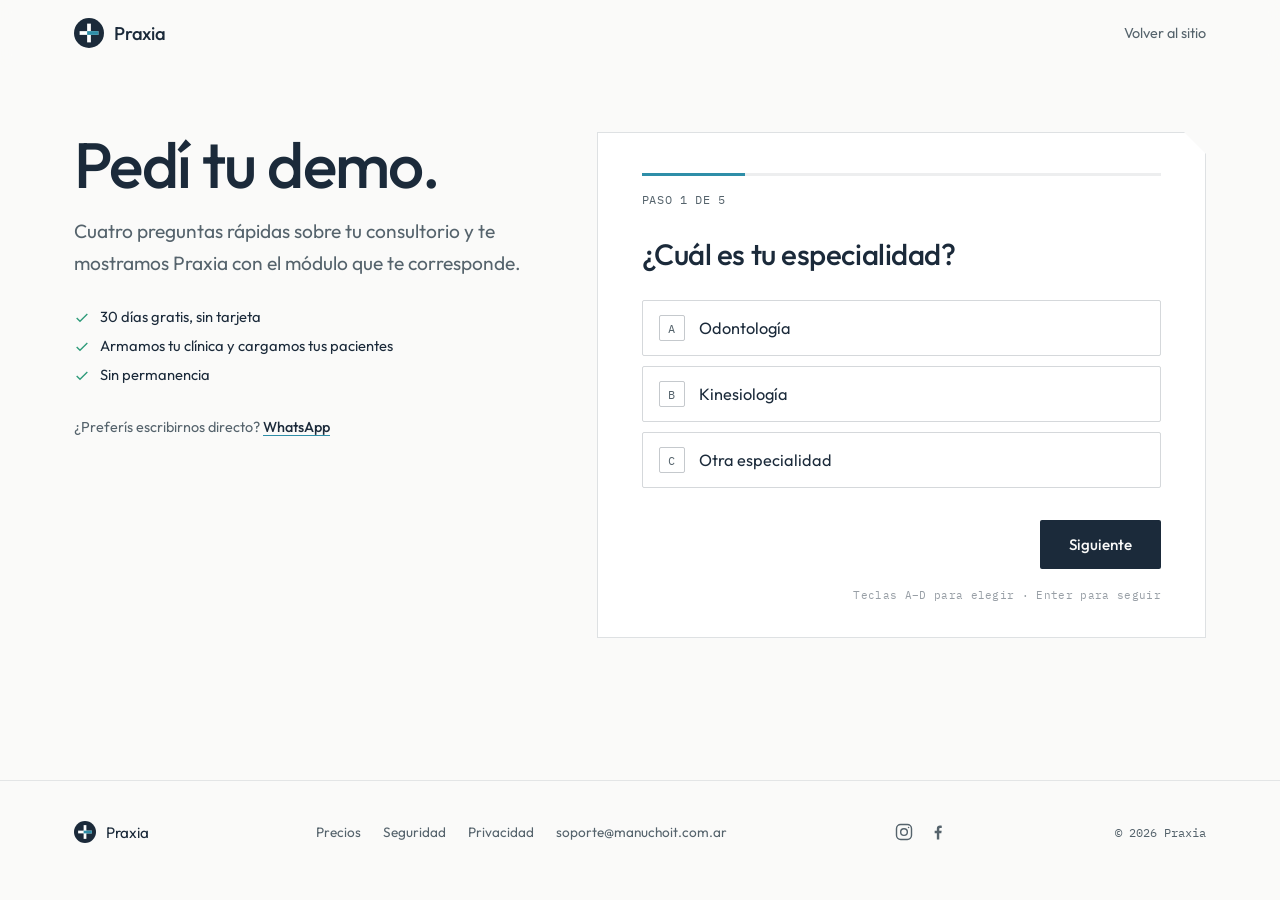
==== commit ff4acb1f: "Links a Instagram y Facebook en el pie del sitio Co-Authored-By: Claude Opus 5.5 <noreply@anthropic." ====
--- a/demo.html
+++ b/demo.html
@@ -158,6 +158,14 @@
           <a href="privacidad.html">Privacidad</a>
           <a href="mailto:soporte@manuchoit.com.ar">soporte@manuchoit.com.ar</a>
         </nav>
+        <div class="footer-social">
+          <a href="https://www.instagram.com/praxiagestion/" target="_blank" rel="noreferrer" aria-label="Praxia en Instagram">
+            <svg viewBox="0 0 24 24" fill="none" stroke="currentColor" stroke-width="1.7"><rect x="3" y="3" width="18" height="18" rx="5"/><circle cx="12" cy="12" r="4"/><circle cx="17.5" cy="6.5" r="0.9" fill="currentColor" stroke="none"/></svg>
+          </a>
+          <a href="https://www.facebook.com/profile.php?id=61595106873965" target="_blank" rel="noreferrer" aria-label="Praxia en Facebook">
+            <svg viewBox="0 0 24 24" fill="currentColor"><path d="M13.5 21v-7.5h2.5l.4-3h-2.9V8.6c0-.9.3-1.5 1.5-1.5h1.5V4.4c-.3 0-1.2-.1-2.2-.1-2.2 0-3.7 1.3-3.7 3.8v2.4H8v3h2.6V21h2.9z"/></svg>
+          </a>
+        </div>
         <span class="footer-meta">© <span id="year"></span> Praxia</span>
       </div>
     </footer>
--- a/assets/css/style.css
+++ b/assets/css/style.css
@@ -1015,6 +1015,26 @@
 
 .footer-links a:hover {
   color: var(--color-ink);
+}
+
+.footer-social {
+  display: flex;
+  gap: 14px;
+}
+
+.footer-social a {
+  display: inline-flex;
+  color: var(--color-text-muted);
+  transition: color 0.2s var(--ease);
+}
+
+.footer-social a:hover {
+  color: var(--color-ink);
+}
+
+.footer-social svg {
+  width: 20px;
+  height: 20px;
 }
 
 .footer-meta {
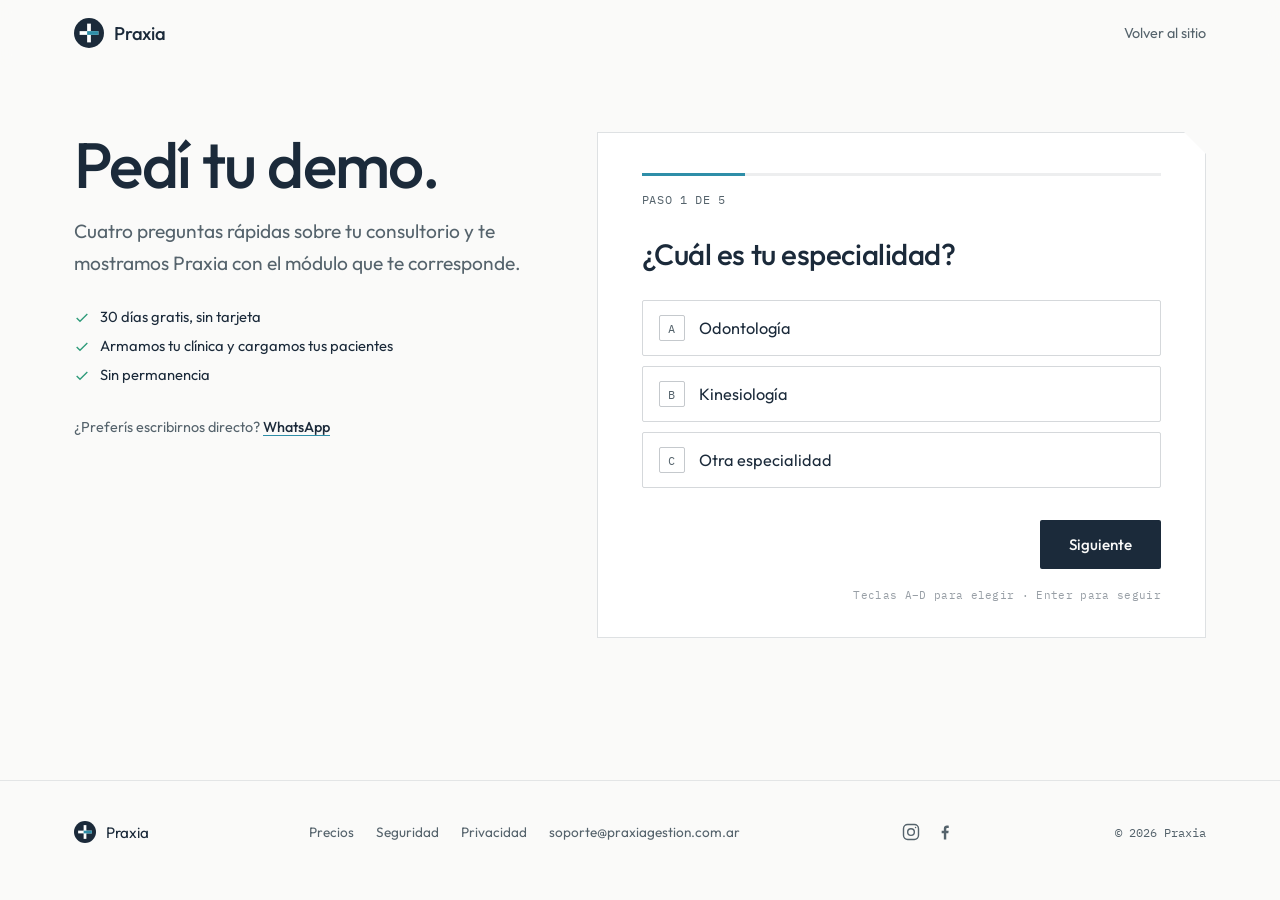
==== commit c1f046ee: "Dominio nuevo: praxiagestion.com.ar, app.praxiagestion.com.ar y soporte@praxiagestion.com.ar Co-Auth" ====
--- a/demo.html
+++ b/demo.html
@@ -156,7 +156,7 @@
           <a href="index.html#precios">Precios</a>
           <a href="index.html#seguridad">Seguridad</a>
           <a href="privacidad.html">Privacidad</a>
-          <a href="mailto:soporte@manuchoit.com.ar">soporte@manuchoit.com.ar</a>
+          <a href="mailto:soporte@praxiagestion.com.ar">soporte@praxiagestion.com.ar</a>
         </nav>
         <div class="footer-social">
           <a href="https://www.instagram.com/praxiagestion/" target="_blank" rel="noreferrer" aria-label="Praxia en Instagram">
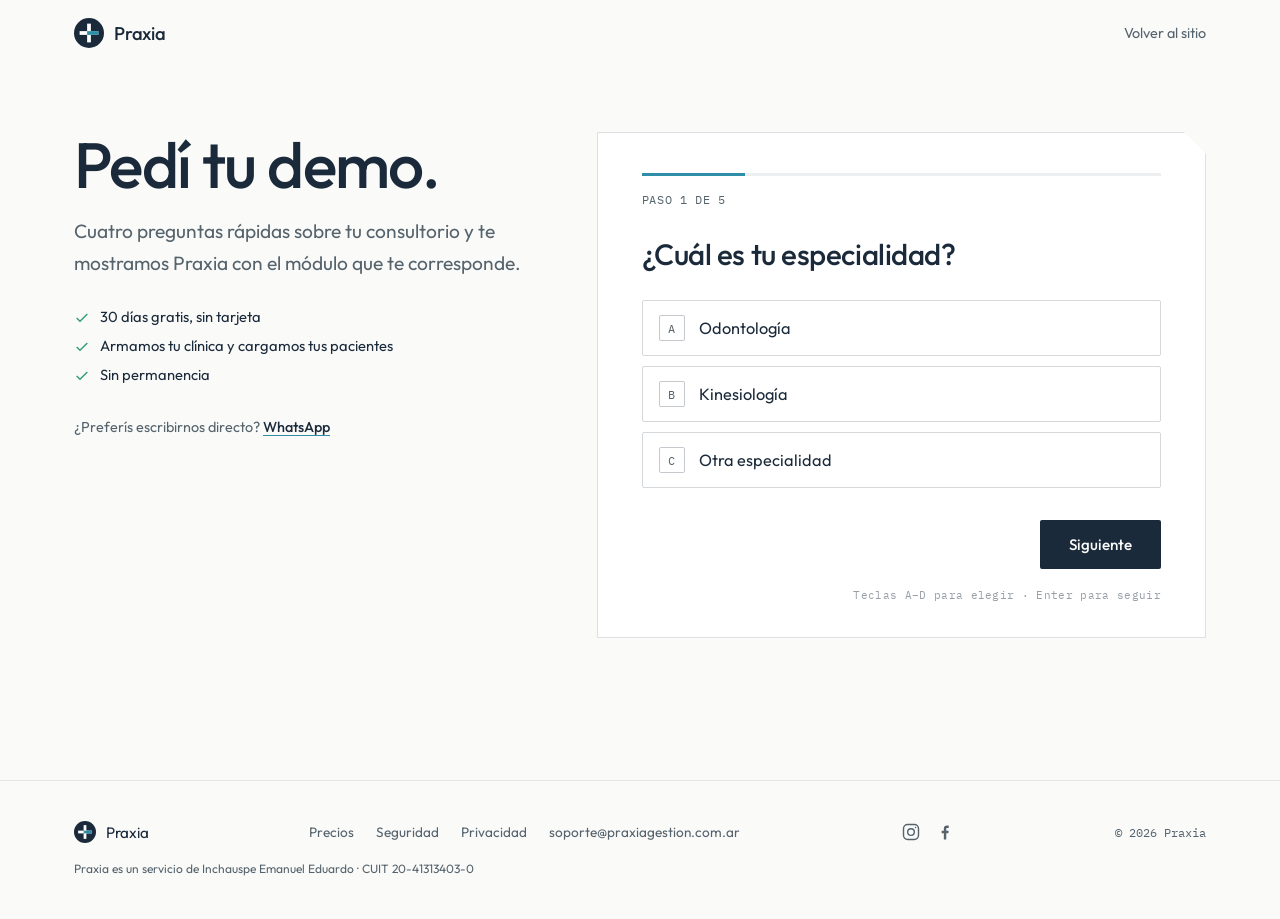
==== commit 64bc1a79: "Pie: nombre legal y CUIT del titular (verificación de Meta) Co-Authored-By: Claude Opus 5.5 <noreply" ====
--- a/demo.html
+++ b/demo.html
@@ -19,10 +19,10 @@
       href="https://fonts.googleapis.com/css2?family=Outfit:wght@300;400;500;600;700&family=IBM+Plex+Mono:wght@400;500&display=swap"
       rel="stylesheet"
     />
-    <link rel="stylesheet" href="assets/css/style.css" />
-    <script src="assets/js/pixel.js"></script>
-    <script src="assets/js/origen.js"></script>
-    <link rel="stylesheet" href="assets/css/demo.css" />
+    <link rel="stylesheet" href="assets/css/style.css?v=20261026c" />
+    <script src="assets/js/pixel.js?v=20261026b"></script>
+    <script src="assets/js/origen.js?v=20261026b"></script>
+    <link rel="stylesheet" href="assets/css/demo.css?v=20261026b" />
   </head>
   <body>
     <header class="site-header" id="site-header">
@@ -167,10 +167,11 @@
           </a>
         </div>
         <span class="footer-meta">© <span id="year"></span> Praxia</span>
+        <p class="footer-legal">Praxia es un servicio de Inchauspe Emanuel Eduardo · CUIT 20-41313403-0</p>
       </div>
     </footer>
 
-    <script src="assets/js/main.js" defer></script>
-    <script src="assets/js/demo.js" defer></script>
+    <script src="assets/js/main.js?v=20261026b" defer></script>
+    <script src="assets/js/demo.js?v=20261026b" defer></script>
   </body>
 </html>
--- a/assets/css/style.css
+++ b/assets/css/style.css
@@ -297,57 +297,30 @@
   color: var(--color-ink);
 }
 
-/* ---------- Hero ---------- */
-/* Foto de fondo: una receta de Praxia Clinic recién escrita, con el
-   escritorio libre a la izquierda para el título. El velo claro solo cubre
-   esa mitad, para que el texto se lea sin lavar la receta. */
+/* ---------- Hero ----------
+   Título a la izquierda y, a la derecha, el loop de fichas de la app
+   (Remotion: PraxiaHero). El video va en un panel tinta con la esquina
+   cortada de la ficha: el borde del video es el borde del panel, así no
+   hay que empatar el fondo del video con el de la página. */
 .hero {
-  position: relative;
-  isolation: isolate;
-  display: flex;
-  align-items: center;
-  min-height: min(100svh, 880px);
-  padding: 140px 0 96px;
+  padding: 132px 0 88px;
   overflow: hidden;
 }
 
-/* La caja se extiende 6vw más allá del borde derecho (el hero la recorta)
-   para correr la hoja hacia la derecha y que no pise el texto, sin perder
-   la mano del médico. */
-.hero-photo {
-  position: absolute;
-  top: 0;
-  left: 0;
-  z-index: -2;
-  width: calc(100% + 6vw);
-  max-width: none;
-  height: 100%;
-  object-fit: cover;
-  object-position: right center;
-}
-
-.hero::before {
-  content: "";
-  position: absolute;
-  inset: 0;
-  z-index: -1;
-  background: linear-gradient(
-    90deg,
-    rgba(250, 250, 249, 0.94) 0%,
-    rgba(250, 250, 249, 0.8) 30%,
-    rgba(250, 250, 249, 0) 48%
-  );
+.hero-grid {
+  display: grid;
+  grid-template-columns: minmax(0, 0.9fr) minmax(0, 1.1fr);
+  align-items: center;
+  gap: 56px;
 }
 
 .hero-copy {
   max-width: 540px;
 }
 
-/* Tope más bajo que el h1 global para que "Todo tu consultorio," entre en
-   una línea sin pisar la receta de la foto. */
 .hero-copy h1 {
   margin-bottom: 22px;
-  font-size: clamp(2.5rem, 1.5rem + 2.8vw, 3.4rem);
+  font-size: clamp(2.5rem, 1.5rem + 2.8vw, 3.6rem);
 }
 
 .hero-copy .lede {
@@ -356,16 +329,81 @@
   color: var(--color-text-muted);
 }
 
+.hero-reel {
+  position: relative;
+  filter: drop-shadow(10px 10px 0 rgba(var(--color-ink-rgb), 0.18));
+}
+
+.hero-video {
+  display: block;
+  width: 100%;
+  height: auto;
+  aspect-ratio: 4 / 3;
+  object-fit: cover;
+  background: var(--color-ink);
+  clip-path: polygon(0 0, calc(100% - 28px) 0, 100% 28px, 100% 100%, 0 100%);
+}
+
+.hero-pause {
+  position: absolute;
+  right: 12px;
+  bottom: 12px;
+  display: inline-flex;
+  align-items: center;
+  justify-content: center;
+  width: 36px;
+  height: 36px;
+  padding: 0;
+  border: 0;
+  border-radius: 50%;
+  background: rgba(250, 250, 249, 0.14);
+  color: var(--color-bone);
+  cursor: pointer;
+  transition: background-color 0.2s var(--ease);
+}
+
+.hero-pause:hover {
+  background: rgba(250, 250, 249, 0.26);
+}
+
+.hero-pause:focus-visible {
+  outline: 2px solid var(--color-spark);
+  outline-offset: 2px;
+}
+
+.hero-pause svg {
+  width: 16px;
+  height: 16px;
+}
+
+.hero-pause .i-play,
+.hero-pause.is-paused .i-pause {
+  display: none;
+}
+
+.hero-pause.is-paused .i-play {
+  display: block;
+}
+
+.btn-play {
+  display: inline-flex;
+  align-items: center;
+  gap: 10px;
+  font: inherit;
+  cursor: pointer;
+}
+
+.btn-play svg {
+  width: 14px;
+  height: 14px;
+}
+
 .hero-ctas {
   display: flex;
   align-items: center;
   gap: 16px;
   flex-wrap: wrap;
   margin-bottom: 28px;
-}
-
-.hero .btn-secondary {
-  background: rgba(250, 250, 249, 0.7);
 }
 
 /* ---------- Ficha: el motivo del sitio ----------
@@ -805,6 +843,20 @@
   color: var(--color-text-muted);
 }
 
+/* El anual va pegado al precio: es la otra forma de pagar el mismo plan. */
+.plan-annual {
+  margin: 0 0 14px;
+  font-size: 0.88rem;
+  color: var(--color-text-muted);
+}
+
+.plan-annual strong {
+  font-weight: 500;
+  color: var(--color-ink);
+  box-shadow: inset 0 -2px 0 rgba(var(--color-spark-rgb), 0.55);
+  white-space: nowrap;
+}
+
 .plan-note {
   margin-bottom: 22px;
   font-size: 0.92rem;
@@ -1043,6 +1095,13 @@
   color: var(--color-text-muted);
 }
 
+.footer-legal {
+  flex-basis: 100%;
+  margin: 0;
+  font-size: 0.75rem;
+  color: var(--color-text-muted);
+}
+
 /* ---------- Reveal on scroll ---------- */
 /* Mejora progresiva: visible por defecto. El estado oculto de partida solo
    se activa si main.js llegó a correr y marcó <html class="js"> (ver
@@ -1072,27 +1131,235 @@
   transition-delay: calc(var(--i, 0) * 70ms);
 }
 
+/* ---------- Marca de la clínica ----------
+   Un presupuesto de ejemplo que toma el color que elijas: la única
+   interacción de la sección, y muestra exactamente lo que hace la función. */
+.brand-band {
+  background: var(--color-white);
+}
+
+.brand-grid {
+  display: grid;
+  grid-template-columns: minmax(0, 1fr) minmax(0, 1fr);
+  align-items: center;
+  gap: 72px;
+}
+
+.brand-copy h2 {
+  margin-bottom: 18px;
+}
+
+.brand-copy .lede {
+  color: var(--color-text-muted);
+  max-width: 52ch;
+}
+
+.swatches {
+  display: flex;
+  align-items: center;
+  gap: 12px;
+  margin-top: 28px;
+}
+
+.swatch {
+  width: 34px;
+  height: 34px;
+  padding: 0;
+  border: 2px solid var(--color-white);
+  border-radius: 50%;
+  background: var(--sw);
+  box-shadow: 0 0 0 1px rgba(var(--color-ink-rgb), 0.2);
+  cursor: pointer;
+  transition: box-shadow 0.2s var(--ease);
+}
+
+.swatch[aria-checked="true"] {
+  box-shadow: 0 0 0 2px var(--sw);
+}
+
+.swatch:focus-visible {
+  outline: 2px solid var(--color-spark);
+  outline-offset: 3px;
+}
+
+.swatch-hint {
+  margin-left: 4px;
+  font-size: 0.85rem;
+  color: var(--color-text-muted);
+}
+
+.brand-doc {
+  --clinic: var(--color-ink);
+}
+
+.doc {
+  padding: 28px 28px 20px;
+  font-size: 0.9rem;
+}
+
+.doc-head {
+  display: flex;
+  align-items: center;
+  gap: 14px;
+  padding-bottom: 18px;
+  border-bottom: 3px solid var(--clinic);
+  transition: border-color 0.3s var(--ease);
+}
+
+.doc-logo {
+  display: inline-flex;
+  align-items: center;
+  justify-content: center;
+  flex: none;
+  width: 44px;
+  height: 44px;
+  border-radius: 50%;
+  background: var(--clinic);
+  color: var(--color-white);
+  font-weight: 600;
+  letter-spacing: 0.02em;
+  transition: background-color 0.3s var(--ease);
+}
+
+.doc-clinic {
+  margin: 0;
+  font-size: 1.1rem;
+  font-weight: 500;
+  color: var(--clinic);
+  transition: color 0.3s var(--ease);
+}
+
+.doc-meta {
+  margin: 2px 0 0;
+  font-size: 0.8rem;
+  color: var(--color-text-muted);
+}
+
+.doc-title {
+  margin: 20px 0 12px;
+  font-weight: 500;
+}
+
+.doc-table {
+  width: 100%;
+  border-collapse: collapse;
+  font-variant-numeric: tabular-nums;
+}
+
+.doc-table th,
+.doc-table td {
+  padding: 8px 0;
+  text-align: left;
+  border-bottom: 1px solid rgba(var(--color-ink-rgb), 0.1);
+}
+
+.doc-table thead th {
+  font-weight: 500;
+  font-size: 0.78rem;
+  color: var(--color-text-muted);
+}
+
+.doc-table th:last-child,
+.doc-table td:last-child {
+  text-align: right;
+  white-space: nowrap;
+}
+
+.doc-table td:nth-child(2) {
+  width: 3.5em;
+}
+
+.doc-table tfoot th,
+.doc-table tfoot td {
+  border-bottom: 0;
+  padding-top: 12px;
+  font-weight: 600;
+  color: var(--clinic);
+  transition: color 0.3s var(--ease);
+}
+
+.doc-foot {
+  margin: 22px 0 0;
+  font-size: 0.72rem;
+  color: var(--color-text-muted);
+  text-align: right;
+}
+
+/* ---------- Módulos opcionales ----------
+   Más chicos y sin captura: se suman a la especialidad, no la reemplazan. */
+.addons {
+  margin-top: 64px;
+  padding-top: 40px;
+  border-top: 1px solid rgba(var(--color-ink-rgb), 0.12);
+}
+
+.addons-head {
+  display: flex;
+  flex-wrap: wrap;
+  align-items: baseline;
+  gap: 8px 24px;
+  margin-bottom: 24px;
+}
+
+.addons-head p {
+  margin: 0;
+  color: var(--color-text-muted);
+}
+
+.addon-grid {
+  display: grid;
+  grid-template-columns: repeat(2, minmax(0, 1fr));
+  gap: 24px;
+}
+
+.addon {
+  padding: 24px 24px 22px;
+  background: var(--color-white);
+  border: 1px solid rgba(var(--color-ink-rgb), 0.14);
+  border-left: 3px solid var(--color-spark);
+}
+
+.addon h4 {
+  margin-bottom: 8px;
+  font-size: 1.15rem;
+}
+
+.addon p {
+  margin: 0 0 16px;
+  font-size: 0.92rem;
+  color: var(--color-text-muted);
+}
+
+.addons-price {
+  max-width: 60ch;
+  margin: 32px auto 0;
+  text-align: center;
+  color: var(--color-text-muted);
+}
+
+/* ---------- Video de 30 s ---------- */
+.video-full {
+  display: block;
+  width: min(1100px, 94vw);
+  height: auto;
+  background: #000;
+  box-shadow: 0 30px 80px -20px rgba(0, 0, 0, 0.5);
+}
+
 /* ---------- Responsive ---------- */
 /* En pantallas angostas no hay escritorio libre para el título: el texto va
    arriba sobre fondo liso y la foto abajo, recortada sobre la receta. */
 @media (max-width: 920px) {
-  .hero {
-    flex-direction: column;
-    align-items: stretch;
-    min-height: 0;
-    padding-bottom: 0;
-  }
-  .hero::before {
-    display: none;
-  }
-  .hero-photo {
-    position: static;
-    order: 2;
-    width: 100%;
-    height: auto;
-    aspect-ratio: 4 / 3;
-    margin-top: 48px;
-    object-position: right center;
+  .hero-grid {
+    grid-template-columns: minmax(0, 1fr);
+    gap: 44px;
+  }
+  .brand-grid {
+    grid-template-columns: minmax(0, 1fr);
+    gap: 48px;
+  }
+  .addon-grid {
+    grid-template-columns: minmax(0, 1fr);
   }
   .feature-row,
   .feature-row.reverse {
@@ -1157,13 +1424,12 @@
 
 @media (max-width: 760px) {
   .hero {
-    padding-top: 120px;
-  }
-  /* Recorte vertical: la receta llena el ancho del teléfono y se lee el
-     diagnóstico, en vez de quedar chica sobre el escritorio. */
-  .hero-photo {
+    padding-top: 112px;
+    padding-bottom: 56px;
+  }
+  /* En el celular el video es el recorte 4:5 (hero-mobile.mp4). */
+  .hero-video {
     aspect-ratio: 4 / 5;
-    object-position: 82% center;
   }
   /* A 375px la pantalla completa de la app es ilegible: se muestra al doble
      de ancho y se recorre con scroll. */
@@ -1178,6 +1444,19 @@
     max-height: none;
     width: 220vw;
   }
+  /* Video de 30 s: en el celular es el vertical 9:16, a la altura de la
+     pantalla y sin el scroll que necesitan las capturas. */
+  .video-box {
+    width: auto;
+    max-height: none;
+    overflow: visible;
+  }
+  .video-full {
+    width: auto;
+    height: min(86svh, calc(92vw * 16 / 9));
+    aspect-ratio: 9 / 16;
+    margin: 0 auto;
+  }
   section {
     padding: 64px 0;
   }
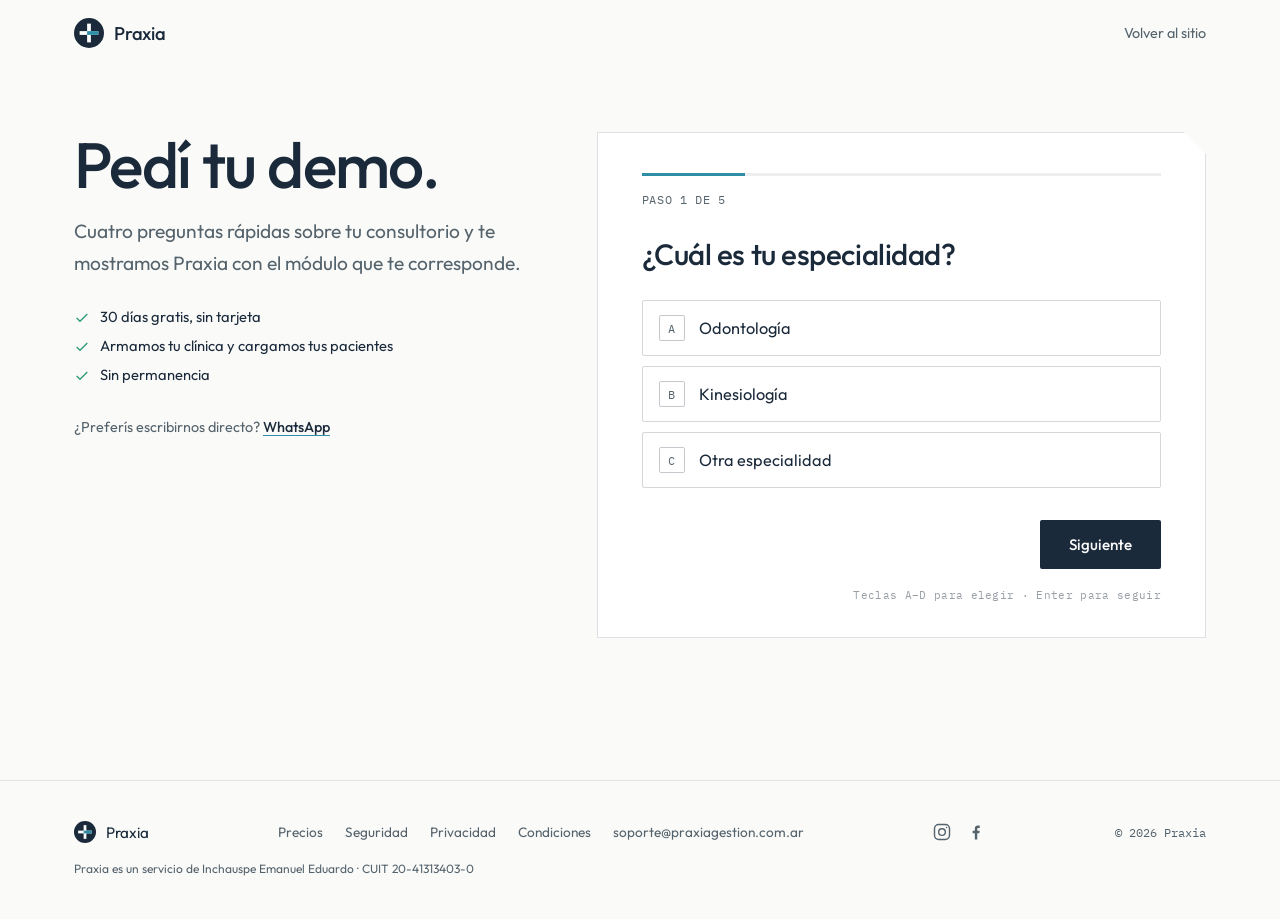
==== commit 5824493a: "Condiciones del servicio (terminos.html) y ancla #derechos en privacidad Página requerida por la app" ====
--- a/demo.html
+++ b/demo.html
@@ -156,6 +156,7 @@
           <a href="index.html#precios">Precios</a>
           <a href="index.html#seguridad">Seguridad</a>
           <a href="privacidad.html">Privacidad</a>
+          <a href="terminos.html">Condiciones</a>
           <a href="mailto:soporte@praxiagestion.com.ar">soporte@praxiagestion.com.ar</a>
         </nav>
         <div class="footer-social">
